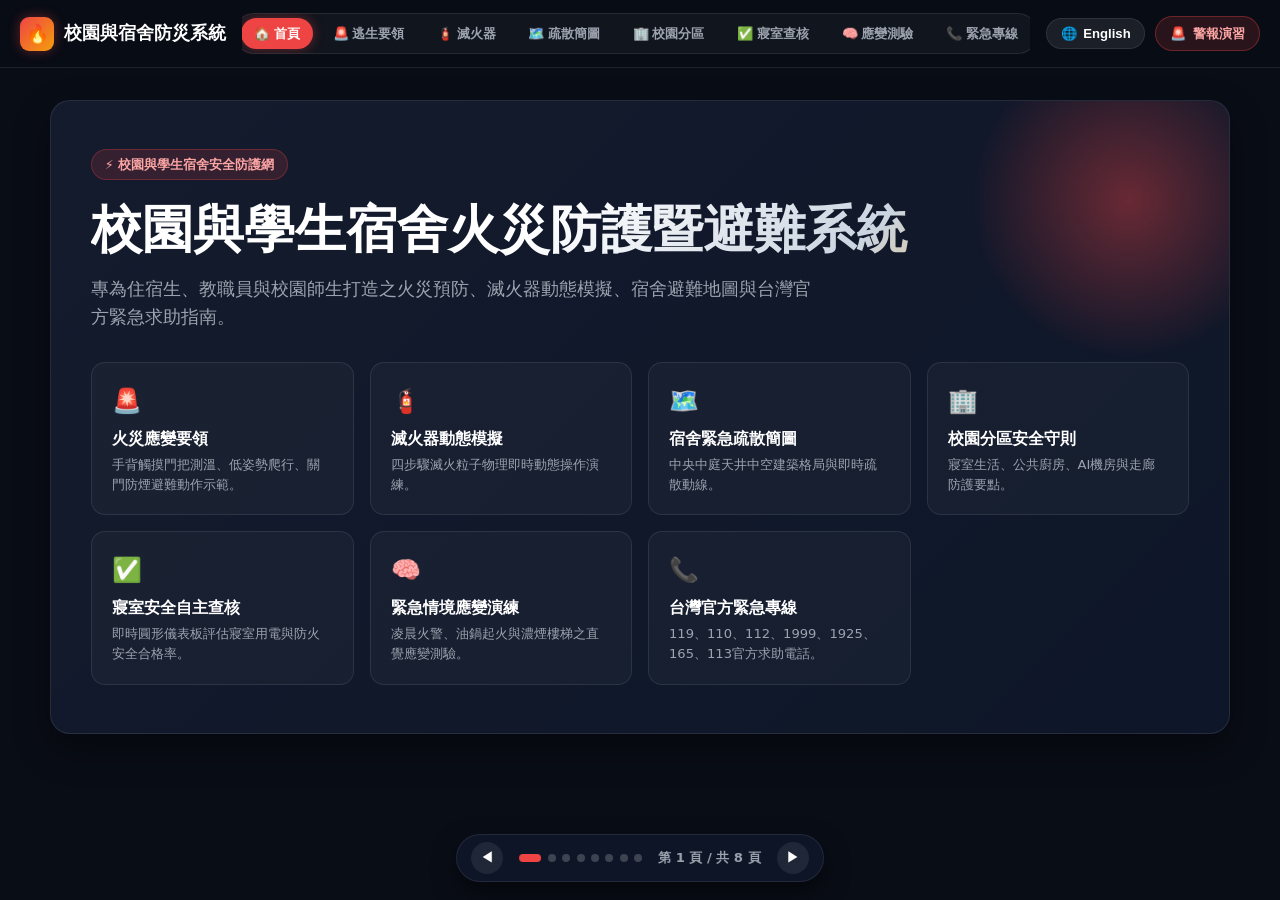
==== src/fire_safety/index.html @ 96874734 "Initial commit: Campus & Dormitory Fire Defense System and Interactive Presentation Deck" ====
<!DOCTYPE html>
<html lang="zh-TW">
<head>
  <meta charset="UTF-8">
  <meta name="viewport" content="width=device-width, initial-scale=1.0">
  <meta name="description" content="Campus & Residence Hall Fire Defense System - Interactive fire safety, survival protocols, P.A.S.S. simulator, dormitory evacuation map, and Taiwan emergency hotlines.">
  <title>🔥 Campus & Dormitory Fire Safety System</title>
  <link rel="stylesheet" href="styles.css">
</head>
<body>

  <!-- ==========================================================================
       AMBIENT DYNAMIC BACKGROUND & DIRECTIONAL SWEEP SYSTEM
       ========================================================================== -->
  <canvas id="ambientBgCanvas"></canvas>
  <div class="blueprint-grid-overlay"></div>
  <div class="aurora-orb orb-1"></div>
  <div class="aurora-orb orb-2"></div>
  <div class="aurora-orb orb-3"></div>
  <div class="page-wipe-sweep" id="pageWipeSweep"></div>

  <!-- ==========================================================================
       TOP NAVIGATION BAR (Clean, single-line, no awkward text wrapping)
       ========================================================================== -->
  <header>
    <div class="nav-container">
      <a href="#" class="brand" role="button" aria-label="Reload Home Page" onclick="location.reload();">
        <div class="brand-icon">🔥</div>
        <span>CAMPUS FIRE SAFE</span>
      </a>

      <!-- Compact 8-section single-line tabs -->
      <div class="nav-tabs-wrapper">
        <ul class="nav-tabs">
          <li><button class="nav-tab-btn active"><span>🏠</span> Home</button></li>
          <li><button class="nav-tab-btn"><span>🚨</span> Survival</button></li>
          <li><button class="nav-tab-btn"><span>🧯</span> P.A.S.S.</button></li>
          <li><button class="nav-tab-btn"><span>🗺️</span> Evacuation</button></li>
          <li><button class="nav-tab-btn"><span>🏢</span> Campus</button></li>
          <li><button class="nav-tab-btn"><span>✅</span> Audit</button></li>
          <li><button class="nav-tab-btn"><span>🧠</span> Drills</button></li>
          <li><button class="nav-tab-btn"><span>📞</span> Hotlines</button></li>
        </ul>
      </div>

      <div class="nav-actions">
        <button class="lang-toggle-btn" id="langToggleBtn" title="Switch Language / 切換語言">
          <span>🌐</span> <span id="langBtnLabel">繁體中文</span>
        </button>
        <button class="alarm-toggle-btn">
          <span>🚨</span> <span id="alarmBtnLabel">警報演習 (Alarm)</span>
        </button>
      </div>
    </div>
  </header>

  <!-- ==========================================================================
       8-SECTION SLIDER VIEWPORT & SLIDES (Block-by-Block Transition Animation)
       ========================================================================== -->
  <main class="slider-wrapper">
    <div class="slider-track" id="sliderTrack">

      <!-- --------------------------------------------------------------------
           SECTION 1: FRONTPAGE / WELCOME
           -------------------------------------------------------------------- -->
      <section class="slide-section active" id="slide-1">
        <div class="slide-content">
          <div class="hero-card anim-block anim-d1">
            <span class="hero-badge anim-block anim-d1">⚡ University Life-Safety Network</span>
            <h1 class="hero-heading anim-block anim-d2">Campus & Residence Hall Fire Defense System</h1>
            <p class="hero-subtitle anim-block anim-d3">
              Interactive fire prevention, evacuation simulation, extinguisher training, and Taiwan emergency protocols designed for dorm residents, students, and faculty.
            </p>

            <!-- Quick Jump Grid -->
            <div class="hero-quick-grid anim-block anim-d4">
              <div class="quick-feature-box" data-slide="1">
                <span style="font-size:1.5rem;">🚨</span>
                <h4>Survival Actions</h4>
                <p>Door heat tests, low smoke crawl posture, and escape priorities.</p>
              </div>
              <div class="quick-feature-box" data-slide="2">
                <span style="font-size:1.5rem;">🧯</span>
                <h4>P.A.S.S. Simulator</h4>
                <p>Interactive 4-step extinguisher motion training with particle physics.</p>
              </div>
              <div class="quick-feature-box" data-slide="3">
                <span style="font-size:1.5rem;">🗺️</span>
                <h4>Dorm Evacuation Map</h4>
                <p>Architectural hollow-courtyard floorplan with live evacuation flow.</p>
              </div>
              <div class="quick-feature-box" data-slide="4">
                <span style="font-size:1.5rem;">🏢</span>
                <h4>Campus Zones</h4>
                <p>Specific fire rules for dorm rooms, kitchens, labs, and stairwells.</p>
              </div>
              <div class="quick-feature-box" data-slide="5">
                <span style="font-size:1.5rem;">✅</span>
                <h4>Dorm Room Audit</h4>
                <p>Interactive compliance checklist with real-time risk gauge.</p>
              </div>
              <div class="quick-feature-box" data-slide="6">
                <span style="font-size:1.5rem;">🧠</span>
                <h4>Decision Drills</h4>
                <p>Scenario simulations for 3 AM alarms and kitchen grease fires.</p>
              </div>
              <div class="quick-feature-box" data-slide="7">
                <span style="font-size:1.5rem;">📞</span>
                <h4>Taiwan Hotlines</h4>
                <p>119, 110, 112, 1999, 1925, 165, 113 official emergency contacts.</p>
              </div>
            </div>
          </div>
        </div>
      </section>

      <!-- --------------------------------------------------------------------
           SECTION 2: FIRE SURVIVAL PROTOCOLS (ANIMATED DEMONSTRATION) - NEW!
           -------------------------------------------------------------------- -->
      <section class="slide-section" id="slide-2">
        <div class="slide-content">
          <div class="section-header anim-block anim-d1">
            <div>
              <h2 class="section-title">🚨 Fire Survival Actions: What To Do In Case of Fire</h2>
              <p class="section-desc">Interactive animated demonstration of life-critical reactions: door heat checks, low smoke crawling, and emergency survival.</p>
            </div>
            <span class="page-indicator-pill">SECTION 02 / 08</span>
          </div>

          <div class="survival-panel">
            <!-- Dedicated Instruction Card with Pacing Controls -->
            <div class="survival-info-card anim-block anim-d2">
              <div class="step-indicator-title">
                <span class="step-badge" id="survivalStepBadge" style="background:var(--accent-warn); color:#000;">ACTION 1: CHECK DOOR HANDLE HEAT</span>
                <span class="step-instruction-text" id="survivalStepText">Use the back of your hand to feel the metal door handle and door surface before opening. If hot, DO NOT open!</span>
              </div>
              <div class="survival-header-controls">
                <div class="survival-progress-container" title="Auto-advance timer / 自動輪播進度">
                  <div class="survival-progress-bar" id="survivalProgressBar"></div>
                </div>
                <div class="survival-ctrl-btns">
                  <button class="survival-ctrl-btn" id="survivalPrevBtn" title="Previous Action / 上一個動作">⏮</button>
                  <button class="survival-ctrl-btn" id="survivalPlayPauseBtn" title="Play or Pause / 播放或暫停">⏸</button>
                  <button class="survival-ctrl-btn" id="survivalNextBtn" title="Next Action / 下一個動作">⏭</button>
                  <button class="survival-speed-btn" id="survivalSpeedBtn" title="Playback Speed / 示範速度">⚡ 1x</button>
                </div>
              </div>
            </div>

            <!-- Canvas Stage -->
            <div class="survival-canvas-stage anim-block anim-d3">
              <canvas id="survivalCanvas"></canvas>
            </div>

            <!-- Toolbar Controls -->
            <div class="survival-toolbar anim-block anim-d4">
              <div class="survival-steps-nav">
                <button class="survival-step-btn active" data-action="1">1. 🚪 觸摸門把門板 (Door Heat)</button>
                <button class="survival-step-btn" data-action="2">2. 💨 濃煙低姿爬行 (Crawl Low)</button>
                <button class="survival-step-btn" data-action="3">3. 🔥 著火停躺滾 (Stop-Drop-Roll)</button>
                <button class="survival-step-btn" data-action="4">4. 🪟 就地阻煙待救 (Shelter & Signal)</button>
              </div>
              <div class="survival-status-hint" id="survivalStatusHint" style="font-size:0.84rem; color:var(--text-secondary);">
                💡 緩速示範循環中（每動態停留 16 秒）。點擊任一動作可停駐觀看細節。
              </div>
            </div>

            <!-- 4 Visual Rule Mini Cards -->
            <div class="survival-grid-cards anim-block anim-d5">
              <div class="survival-rule-item">
                <h4>🚪 手背觸摸門把門板</h4>
                <p>以手背感受金屬把手與門板上方溫度。若發燙表示門外已是火海，萬不可開門！若門涼，先開一條門縫確認無煙再逃生。</p>
              </div>
              <div class="survival-rule-item">
                <h4>💨 壓低身軀沿牆爬行</h4>
                <p>高溫有毒濃煙（一氧化碳）向上浮升至天花板。離地面30至60公分處溫度較低且濃煙最稀薄，雙膝跪地低頭爬行。</p>
              </div>
              <div class="survival-rule-item">
                <h4>🚪 隨手關門阻隔火勢</h4>
                <p>逃出寢室或通過常閉式防火門時，隨手將門關上！此舉能切斷氧氣供應，若為防火門更能爭取30分鐘至1小時的寶貴逃生時間。</p>
              </div>
              <div class="survival-rule-item">
                <h4>🪟 門縫塞毛巾於窗邊呼救</h4>
                <p>若逃生通道受阻，立刻退回房內關門，用濕毛巾或衣物塞緊門縫阻止濃煙滲入，打開窗戶並揮動鮮豔衣物或手電筒求救。</p>
              </div>
            </div>
          </div>
        </div>
      </section>

      <!-- --------------------------------------------------------------------
           SECTION 3: FIRE EXTINGUISHER SIM (UNBLOCKED STAGE)
           -------------------------------------------------------------------- -->
      <section class="slide-section" id="slide-3">
        <div class="slide-content">
          <div class="section-header anim-block anim-d1">
            <div>
              <h2 class="section-title">🧯 Interactive P.A.S.S. Extinguisher Simulator</h2>
              <p class="section-desc">Interactive motion demonstration of the 4-step extinguisher technique against burning fuel.</p>
            </div>
            <span class="page-indicator-pill">SECTION 03 / 08</span>
          </div>

          <div class="extinguisher-panel">
            <div class="extinguisher-info-card anim-block anim-d2">
              <div class="step-indicator-title">
                <span class="step-badge" id="passStepBadge">STEP 1: PULL THE PIN</span>
                <span class="step-instruction-text" id="passStepText">Pull the metal safety ring pin to break the plastic tamper seal and unlock the handle.</span>
              </div>
              <button class="pass-step-btn" id="passPlayPauseBtn" style="background:rgba(255,255,255,0.1); color:#fff;">
                ⏸ Pause Demo
              </button>
            </div>

            <div class="extinguisher-canvas-stage anim-block anim-d3">
              <canvas id="passCanvas"></canvas>
            </div>

            <div class="extinguisher-toolbar anim-block anim-d4">
              <div class="extinguisher-steps-nav">
                <button class="pass-step-btn active" data-step="1">1. 🧷 Pull Pin</button>
                <button class="pass-step-btn" data-step="2">2. 🎯 Aim Low</button>
                <button class="pass-step-btn" data-step="3">3. ✊ Squeeze Lever</button>
                <button class="pass-step-btn" data-step="4">4. ↔️ Sweep Across</button>
              </div>
              <div style="font-size:0.84rem; color:var(--text-secondary);">
                ⚠️ Rule of Thumb: Only fight fires smaller than a wastebasket. Always keep an unobstructed exit behind you!
              </div>
            </div>
          </div>
        </div>
      </section>

      <!-- --------------------------------------------------------------------
           SECTION 4: DORMITORY EMERGENCY EVACUATION MAP
           -------------------------------------------------------------------- -->
      <section class="slide-section" id="slide-4">
        <div class="slide-content">
          <div class="section-header anim-block anim-d1">
            <div>
              <h2 class="section-title">🗺️ Dormitory Emergency Evacuation Map</h2>
              <p class="section-desc">Hollow-square perimeter layout with room naming (X01-X44) and closest stairwell exits.</p>
            </div>
            <span class="page-indicator-pill">SECTION 04 / 08</span>
          </div>

          <div class="floorplan-wrapper">
            <div class="floorplan-display anim-block anim-d2">
              <canvas id="dormPlanCanvas"></canvas>
              <div class="floorplan-legend-bar">
                <div class="legend-chip"><span class="chip-color" style="background:#10b981;"></span> 安全樓梯 (Exit Stairs)</div>
                <div class="legend-chip"><span class="chip-color" style="background:#ef4444;"></span> 1F 門口指引 (1F Exits via Stairs)</div>
                <div class="legend-chip"><span class="chip-color" style="background:#38bdf8;"></span> 疏散學生 (Evacuating Students)</div>
                <div class="legend-chip"><span class="chip-color" style="background:#060913; border:1px solid rgba(255,255,255,0.2);"></span> 中庭天井 (Void Courtyard)</div>
              </div>
            </div>

            <div class="sidebar-notes anim-block anim-d3">
              <div class="dorm-info-card" style="border-left: 4px solid var(--accent-safe);">
                <h4>🚪 核心疏散出口配置 (Key Exits)</h4>
                <ul>
                  <li><strong>北側樓梯 (North Stairs):</strong> 緊鄰 X04 寢室右側，通往 1F 車棚門出口。</li>
                  <li><strong>南側樓梯 (South Stairs):</strong> 緊鄰 X22 寢室右側，通往 1F 前門大門與草坪。</li>
                  <li><strong>電梯配置 (Lift):</strong> 位於 X04 右側樓梯正下方，火警時嚴禁搭乘。</li>
                  <li><strong>高樓層連續配置:</strong> 本樓層右側各寢室（X08-X18）無間斷，出口位於一樓。</li>
                </ul>
              </div>

              <div class="dorm-info-card" style="border-left: 4px solid var(--accent-fire);">
                <h4>🚫 絕對禁止使用電梯 (No Elevators)</h4>
                <p>電梯井在火災時會產生煙囪效應抽吸濃煙與毒氣，切勿搭乘電梯，一律步行由兩側安全梯疏散！</p>
              </div>

              <div class="dorm-info-card" style="border-left: 4px solid var(--accent-warn);">
                <h4>🔑 隨身攜帶寢室鑰匙 (Take Room Key)</h4>
                <p>若走廊已被濃煙吞沒無法通行，立刻退回寢室內關門防煙，並於窗邊揮動衣物呼救等待救援。</p>
              </div>
            </div>
          </div>
        </div>
      </section>

      <!-- --------------------------------------------------------------------
           SECTION 5: CAMPUS & DORM HAZARD ZONES
           -------------------------------------------------------------------- -->
      <section class="slide-section" id="slide-5">
        <div class="slide-content">
          <div class="section-header anim-block anim-d1">
            <div>
              <h2 class="section-title">🏢 Campus & Residence Hall Safety Protocols</h2>
              <p class="section-desc">Hazard prevention and electrical codes tailored for each specific zone on campus.</p>
            </div>
            <span class="page-indicator-pill">SECTION 05 / 08</span>
          </div>

          <div class="zone-filter-pills anim-block anim-d2">
            <button class="filter-btn active" data-filter="all">All Campus Zones</button>
            <button class="filter-btn" data-filter="dorm">🛌 Dorm Rooms</button>
            <button class="filter-btn" data-filter="kitchen">🍳 Communal Kitchens</button>
            <button class="filter-btn" data-filter="lab">🔬 AI & Science Labs</button>
            <button class="filter-btn" data-filter="hallway">🚪 Corridors & Fire Doors</button>
          </div>

          <div class="zones-grid anim-block anim-d3">
            <div class="zone-tile" data-category="dorm">
              <span class="zone-tag" style="background:rgba(239,68,68,0.2); color:#fca5a5;">Dormitory Rooms</span>
              <h3>🛌 寢室生活用電與明火管制</h3>
              <ul>
                <li>嚴禁於寢室內點燃蠟燭、薰香、精油燈或瓦斯爐。</li>
                <li>高耗電加熱電器（電磁爐、熱水壺、電暖器）禁止於寢室插座使用。</li>
                <li>吹風機、離子夾等美髮器具使用完畢後務必立即拔除插頭。</li>
                <li>嚴禁將行動電源、電動滑板車鋰電池置於床鋪上徹夜充電。</li>
              </ul>
            </div>

            <div class="zone-tile" data-category="kitchen">
              <span class="zone-tag" style="background:rgba(245,158,11,0.2); color:#fde68a;">Kitchen & Lounges</span>
              <h3>🍳 公共廚房與烹飪安全</h3>
              <ul>
                <li>人離火熄：烹煮食材、熱湯或微波食物時，切勿擅自離開現場。</li>
                <li>油鍋起火切勿澆水：迅速蓋上鍋蓋切斷空氣，並關閉瓦斯/爐具開關。</li>
                <li>定期清理微波爐內部油漬與烤麵包機底盤麵包屑，避免積熱自燃。</li>
                <li>洗衣間烘衣機每次使用前後，務必清除棉絮濾網上的易燃棉屑。</li>
              </ul>
            </div>

            <div class="zone-tile" data-category="lab">
              <span class="zone-tag" style="background:rgba(6,182,212,0.2); color:#a5f3fc;">Tech & Science Labs</span>
              <h3>🔬 AI電腦機房與實驗室規範</h3>
              <ul>
                <li>伺服器機櫃與高瓦數GPU工作站周圍保持通風良好，嚴禁堆置紙箱。</li>
                <li>嚴禁延長線「章魚腳」串接（延長線接延長線）導致電線走火。</li>
                <li>化學溶劑（異丙醇、去漬油）應存放於專用黃色防爆櫃內。</li>
                <li>精密電子設備區域應配置二氧化碳 (CO2) 或潔淨氣體滅火器。</li>
              </ul>
            </div>

            <div class="zone-tile" data-category="hallway">
              <span class="zone-tag" style="background:rgba(16,185,129,0.2); color:#a7f3d0;">Egress & Corridors</span>
              <h3>🚪 走廊通道與常閉式防火門</h3>
              <ul>
                <li>走廊及避難逃生樓梯間嚴禁堆放鞋架、行李箱、垃圾桶或腳踏車。</li>
                <li>常閉式防火門嚴禁以木塞、滅火器蓄意卡門敞開，以免火勢濃煙竄升。</li>
                <li>走廊上方緊急出口指示燈與緊急照明燈應隨時保持通電待命狀態。</li>
                <li>熟悉主要逃生梯與次要備用逃生梯的精確步行路線。</li>
              </ul>
            </div>
          </div>
        </div>
      </section>

      <!-- --------------------------------------------------------------------
           SECTION 6: DORM ROOM SAFETY AUDIT
           -------------------------------------------------------------------- -->
      <section class="slide-section" id="slide-6">
        <div class="slide-content">
          <div class="section-header anim-block anim-d1">
            <div>
              <h2 class="section-title">✅ Interactive Dorm Room Safety Audit</h2>
              <p class="section-desc">Evaluate your dormitory room compliance against campus fire safety regulations.</p>
            </div>
            <span class="page-indicator-pill">SECTION 06 / 08</span>
          </div>

          <div class="audit-layout">
            <div class="gauge-box anim-block anim-d2">
              <div class="circular-gauge" id="auditCircularGauge">
                <div class="circular-gauge-inner">
                  <span id="auditGaugePct" style="font-size:1.8rem; font-weight:800; color:#fff;">0%</span>
                  <span style="font-size:0.7rem; color:var(--text-muted); text-transform:uppercase;">Compliance</span>
                </div>
              </div>
              <div>
                <h4 style="font-size:1rem; margin-bottom:0.25rem;">評估狀態 (Status)</h4>
                <span id="auditStatusBadge" style="font-weight:800; font-size:0.88rem; color:#ef4444;">HIGH RISK (高風險)</span>
              </div>
            </div>

            <div class="audit-checklist-group anim-block anim-d3">
              <label class="audit-check-label">
                <input type="checkbox">
                <div class="audit-check-text">
                  <strong>偵煙器與自動灑水頭周圍保持淨空</strong>
                  <span>天花板灑水頭周圍約45公分（18英吋）內無任何懸掛衣物、布簾或障礙物遮蔽。</span>
                </div>
              </label>

              <label class="audit-check-label">
                <input type="checkbox">
                <div class="audit-check-text">
                  <strong>無違規使用高功率家電或串接延長線</strong>
                  <span>使用具備過載自動斷電保護之安規延長線，且直接插於牆面插座，無串接情形。</span>
                </div>
              </label>

              <label class="audit-check-label">
                <input type="checkbox">
                <div class="audit-check-text">
                  <strong>寢室內零違禁明火與香氛物品</strong>
                  <span>房內絕無蠟燭、線香、打火機充氣瓶、高熱鹵素燈或卡式爐。</span>
                </div>
              </label>

              <label class="audit-check-label">
                <input type="checkbox">
                <div class="audit-check-text">
                  <strong>通往寢室大門之走道通暢無阻</strong>
                  <span>房門能完全敞開90度以上，門後無堆放髒衣籃、鞋盒或阻礙逃生之雜物。</span>
                </div>
              </label>

              <label class="audit-check-label">
                <input type="checkbox">
                <div class="audit-check-text">
                  <strong>室友均清楚北側/南側安全梯走向</strong>
                  <span>全體室友均親自走過最近的安全梯（X04旁北梯、X22旁南梯）。</span>
                </div>
              </label>

              <label class="audit-check-label">
                <input type="checkbox">
                <div class="audit-check-text">
                  <strong>牢記戶外指定集結避難場所</strong>
                  <span>火警警報響起時，全員知曉應前往戶外指定草坪集結點進行點名。</span>
                </div>
              </label>
            </div>
          </div>
        </div>
      </section>

      <!-- --------------------------------------------------------------------
           SECTION 7: DECISION DRILLS (SCENARIOS)
           -------------------------------------------------------------------- -->
      <section class="slide-section" id="slide-7">
        <div class="slide-content">
          <div class="section-header anim-block anim-d1">
            <div>
              <h2 class="section-title">🧠 Emergency Decision Drills</h2>
              <p class="section-desc">Sharpen your crisis reaction instinct under simulated university dormitory emergencies.</p>
            </div>
            <span class="page-indicator-pill">SECTION 07 / 08</span>
          </div>

          <div class="drills-grid anim-block anim-d2" id="drillsContainer"></div>
        </div>
      </section>

      <!-- --------------------------------------------------------------------
           SECTION 8: TAIWAN EMERGENCY HOTLINES ONLY
           -------------------------------------------------------------------- -->
      <section class="slide-section" id="slide-8">
        <div class="slide-content">
          <div class="section-header anim-block anim-d1">
            <div>
              <h2 class="section-title">📞 台灣緊急與服務專線 (Taiwan Emergency & Public Service Hotlines)</h2>
              <p class="section-desc">Official emergency and public service hotlines in Taiwan. Click any card to dial immediately.</p>
            </div>
            <span class="page-indicator-pill">SECTION 08 / 08</span>
          </div>

          <div class="hotlines-grid anim-block anim-d2">
            <!-- 119 -->
            <a href="tel:119" class="hotline-card">
              <div class="hotline-num-badge">119</div>
              <div class="hotline-info">
                <h3>Fire & Ambulance</h3>
                <div class="zh-title">消防報案、火災搶救、緊急救護車</div>
                <p>24小時全年無休，發生火災、人員受傷或化學災害時第一時間直撥。</p>
              </div>
            </a>

            <!-- 110 -->
            <a href="tel:110" class="hotline-card">
              <div class="hotline-num-badge blue">110</div>
              <div class="hotline-info">
                <h3>Police Emergency</h3>
                <div class="zh-title">警察局報案專線 (犯罪、危急治安)</div>
                <p>校園暴力、可疑人員入侵、縱火事件或重大治安威脅緊急求助直撥。</p>
              </div>
            </a>

            <!-- 112 -->
            <a href="tel:112" class="hotline-card">
              <div class="hotline-num-badge green">112</div>
              <div class="hotline-info">
                <h3>Global Mobile Emergency</h3>
                <div class="zh-title">行動電話全球緊急救助專線</div>
                <p>手機無SIM卡、或使用其他電信業者基地台時仍可撥通（須有行動基地台訊號涵蓋），由語音導引轉接119或110。</p>
              </div>
            </a>

            <!-- 1999 -->
            <a href="tel:1999" class="hotline-card">
              <div class="hotline-num-badge amber">1999</div>
              <div class="hotline-info">
                <h3>Citizen Hotline</h3>
                <div class="zh-title">各縣市政府便民服務與重大災情通報 (非24小時全國緊急專線)</div>
                <p>各直轄市與縣市政府通話專線，提供市政諮詢、公用設施損壞通報。</p>
              </div>
            </a>

            <!-- 1925 -->
            <a href="tel:1925" class="hotline-card">
              <div class="hotline-num-badge green">1925</div>
              <div class="hotline-info">
                <h3>Mental Health Hotline</h3>
                <div class="zh-title">衛福部安心專線 (依舊愛我)</div>
                <p>24小時免付費心理諮詢與自傷危機干預輔導，給予即時心理支持。</p>
              </div>
            </a>

            <!-- 165 -->
            <a href="tel:165" class="hotline-card">
              <div class="hotline-num-badge blue">165</div>
              <div class="hotline-info">
                <h3>Anti-Fraud Hotline</h3>
                <div class="zh-title">內政部警政署反詐騙諮詢專線</div>
                <p>遇疑似詐騙電話、假冒檢警、交友匯款或網購詐欺查證與通報。</p>
              </div>
            </a>

            <!-- 113 -->
            <a href="tel:113" class="hotline-card">
              <div class="hotline-num-badge amber">113</div>
              <div class="hotline-info">
                <h3>Protection Hotline</h3>
                <div class="zh-title">婦幼保護與家庭暴力防治專線</div>
                <p>遭遇家庭暴力、性騷擾、性侵害、兒少保護等緊急求助與諮詢。</p>
              </div>
            </a>
          </div>

          <div class="taiwan-flag-note anim-block anim-d3">
            <span style="font-size:1.8rem;">🇹🇼</span>
            <div>
              <strong style="color:#fff;">在台灣遭遇緊急狀況之通報原則：</strong>
              <p style="font-size:0.85rem; color:var(--text-secondary); margin-top:0.2rem;">
                火警直撥 <strong>119</strong>，若遇手機收訊不良請改撥 <strong>112</strong>。通話時請冷靜清楚說明：(1) 所在學校校名 (2) 宿舍樓棟名稱 (3) 樓層與寢室房號 (4) 現場所見火勢與煙霧狀況。
              </p>
            </div>
          </div>
        </div>
      </section>

    </div>
  </main>

  <!-- ==========================================================================
       FLOATING BOTTOM SLIDE CONTROLS (Next, Prev, Dots, Page Count)
       ========================================================================== -->
  <div class="slide-bottom-bar">
    <button class="slide-nav-arrow" id="slidePrevBtn" aria-label="Previous Slide (Left Arrow)" title="Previous Section (Left Arrow)">◀</button>
    <div class="slide-dots">
      <button class="slide-dot active" aria-label="Slide 1: Home" title="01. Home"></button>
      <button class="slide-dot" aria-label="Slide 2: Survival Protocols" title="02. Fire Survival Protocols"></button>
      <button class="slide-dot" aria-label="Slide 3: P.A.S.S. Simulator" title="03. P.A.S.S. Simulator"></button>
      <button class="slide-dot" aria-label="Slide 4: Dorm Evacuation Map" title="04. Dorm Evacuation Map"></button>
      <button class="slide-dot" aria-label="Slide 5: Campus Zones" title="05. Campus Zones"></button>
      <button class="slide-dot" aria-label="Slide 6: Dorm Audit" title="06. Dorm Audit"></button>
      <button class="slide-dot" aria-label="Slide 7: Decision Drills" title="07. Decision Drills"></button>
      <button class="slide-dot" aria-label="Slide 8: Taiwan Hotlines" title="08. Taiwan Hotlines"></button>
    </div>
    <span id="currentSlideIndicator" style="font-size:0.82rem; font-weight:700; color:var(--text-secondary);">Page 1 / 8</span>
    <button class="slide-nav-arrow" id="slideNextBtn" aria-label="Next Slide (Right Arrow)" title="Next Section (Right Arrow)">▶</button>
  </div>

  <script src="app.js"></script>
</body>
</html>
---- src/fire_safety/styles.css ----
/* ==========================================================================
   Campus & Dorm Fire Safety System - Multi-Page Slide Presentation Edition
   ========================================================================== */

:root {
  --bg-core: #090d16;
  --bg-surface: #111827;
  --bg-card: rgba(17, 24, 39, 0.85);
  --bg-glass: rgba(255, 255, 255, 0.04);

  --border-subtle: rgba(255, 255, 255, 0.09);
  --border-active: rgba(239, 68, 68, 0.5);

  --accent-fire: #ef4444;
  --accent-fire-glow: rgba(239, 68, 68, 0.4);
  --accent-warn: #f59e0b;
  --accent-safe: #10b981;
  --accent-cyan: #06b6d4;

  --text-main: #f9fafb;
  --text-secondary: #9ca3af;
  --text-muted: #6b7280;

  --radius-sm: 8px;
  --radius-md: 14px;
  --radius-lg: 20px;
  --radius-pill: 9999px;

  --transition-slide: 0.85s cubic-bezier(0.16, 1, 0.3, 1);
  --transition-fast: 0.2s ease;
}

*, *::before, *::after {
  box-sizing: border-box;
  margin: 0;
  padding: 0;
}

html, body {
  width: 100%;
  height: 100%;
  overflow-x: hidden;
  background-color: var(--bg-core);
  color: var(--text-main);
  font-family: system-ui, -apple-system, BlinkMacSystemFont, 'Segoe UI', Roboto, Helvetica, Arial, sans-serif;
  line-height: 1.5;
  background-attachment: fixed;
  position: relative;
}

/* ==========================================================================
   AMBIENT INTERACTIVE BACKGROUND & BLUEPRINT MESH
   ========================================================================== */
#ambientBgCanvas {
  position: fixed;
  top: 0;
  left: 0;
  width: 100vw;
  height: 100vh;
  z-index: -3;
  pointer-events: none;
}

.blueprint-grid-overlay {
  position: fixed;
  top: 0;
  left: 0;
  width: 100vw;
  height: 100vh;
  z-index: -2;
  pointer-events: none;
  background-image: 
    linear-gradient(to right, rgba(255, 255, 255, 0.02) 1px, transparent 1px),
    linear-gradient(to bottom, rgba(255, 255, 255, 0.02) 1px, transparent 1px);
  background-size: 48px 48px;
}

/* Floating Ambient Aurora Glow Orbs */
.aurora-orb {
  position: fixed;
  border-radius: 50%;
  filter: blur(100px);
  z-index: -2;
  pointer-events: none;
  opacity: 0.32;
  will-change: transform;
}

.orb-1 {
  top: 5%;
  left: 10%;
  width: 500px;
  height: 500px;
  background: radial-gradient(circle, rgba(239, 68, 68, 0.4) 0%, transparent 70%);
  animation: orbFloat1 18s ease-in-out infinite alternate;
}

.orb-2 {
  bottom: 8%;
  right: 12%;
  width: 540px;
  height: 540px;
  background: radial-gradient(circle, rgba(245, 158, 11, 0.3) 0%, transparent 70%);
  animation: orbFloat2 24s ease-in-out infinite alternate;
}

.orb-3 {
  top: 40%;
  right: 30%;
  width: 420px;
  height: 420px;
  background: radial-gradient(circle, rgba(6, 182, 212, 0.22) 0%, transparent 70%);
  animation: orbFloat3 22s ease-in-out infinite alternate;
}

@keyframes orbFloat1 {
  0% { transform: translate(0, 0) scale(1); }
  50% { transform: translate(70px, 50px) scale(1.15); }
  100% { transform: translate(-30px, 80px) scale(0.92); }
}

@keyframes orbFloat2 {
  0% { transform: translate(0, 0) scale(1); }
  50% { transform: translate(-60px, -50px) scale(1.18); }
  100% { transform: translate(40px, -30px) scale(0.88); }
}

@keyframes orbFloat3 {
  0% { transform: translate(0, 0) scale(0.9); }
  50% { transform: translate(-45px, 45px) scale(1.12); }
  100% { transform: translate(50px, -25px) scale(1.0); }
}

/* ==========================================================================
   DIRECTIONAL PAGE-WIPE ENERGY SWEEP TRANSITION
   ========================================================================== */
.page-wipe-sweep {
  position: fixed;
  top: 0;
  left: 0;
  width: 100vw;
  height: 100vh;
  z-index: 9999;
  pointer-events: none;
  opacity: 0;
}

.page-wipe-sweep.sweep-forward {
  animation: wipeForward 0.75s cubic-bezier(0.16, 1, 0.3, 1) forwards;
}

.page-wipe-sweep.sweep-backward {
  animation: wipeBackward 0.75s cubic-bezier(0.16, 1, 0.3, 1) forwards;
}

@keyframes wipeForward {
  0% {
    opacity: 0.75;
    background: linear-gradient(90deg, transparent 0%, rgba(239, 68, 68, 0.2) 60%, rgba(245, 158, 11, 0.35) 100%);
    transform: translateX(-100%);
  }
  45% {
    opacity: 0.85;
  }
  100% {
    opacity: 0;
    transform: translateX(100%);
  }
}

@keyframes wipeBackward {
  0% {
    opacity: 0.75;
    background: linear-gradient(270deg, transparent 0%, rgba(239, 68, 68, 0.2) 60%, rgba(245, 158, 11, 0.35) 100%);
    transform: translateX(100%);
  }
  45% {
    opacity: 0.85;
  }
  100% {
    opacity: 0;
    transform: translateX(-100%);
  }
}

/* ==========================================================================
   1. CLEAN TOP NAVIGATION BAR (Fixed text wrapping issue)
   ========================================================================== */
header {
  position: sticky;
  top: 0;
  z-index: 1000;
  height: 68px;
  background: rgba(9, 13, 22, 0.94);
  backdrop-filter: blur(16px);
  -webkit-backdrop-filter: blur(16px);
  border-bottom: 1px solid var(--border-subtle);
  display: flex;
  align-items: center;
}

.nav-container {
  width: 100%;
  max-width: 1400px;
  margin: 0 auto;
  padding: 0 1.25rem;
  display: flex;
  align-items: center;
  justify-content: space-between;
  gap: 1rem;
}

.brand {
  display: flex;
  align-items: center;
  gap: 0.6rem;
  font-weight: 800;
  font-size: 1.1rem;
  color: #fff;
  text-decoration: none;
  white-space: nowrap;
  flex-shrink: 0;
}

.brand-icon {
  width: 34px;
  height: 34px;
  background: linear-gradient(135deg, var(--accent-fire), var(--accent-warn));
  border-radius: 9px;
  display: flex;
  align-items: center;
  justify-content: center;
  font-size: 1.15rem;
  box-shadow: 0 0 12px var(--accent-fire-glow);
}

/* Concise, single-line tabs */
.nav-tabs-wrapper {
  overflow-x: auto;
  scrollbar-width: none;
  -ms-overflow-style: none;
  display: flex;
  justify-content: center;
  flex: 1;
}

.nav-tabs-wrapper::-webkit-scrollbar {
  display: none;
}

.nav-tabs {
  display: flex;
  align-items: center;
  gap: 0.35rem;
  background: rgba(255, 255, 255, 0.04);
  padding: 0.25rem 0.35rem;
  border-radius: var(--radius-pill);
  border: 1px solid var(--border-subtle);
  list-style: none;
  white-space: nowrap;
}

.nav-tab-btn {
  background: transparent;
  border: none;
  color: var(--text-secondary);
  font-size: 0.82rem;
  font-weight: 600;
  padding: 0.42rem 0.85rem;
  border-radius: var(--radius-pill);
  cursor: pointer;
  transition: all var(--transition-fast);
  display: flex;
  align-items: center;
  gap: 0.4rem;
  white-space: nowrap;
}

.nav-tab-btn:hover {
  color: #fff;
  background: rgba(255, 255, 255, 0.08);
}

.nav-tab-btn.active {
  background: var(--accent-fire);
  color: #fff;
  box-shadow: 0 0 12px var(--accent-fire-glow);
}

.nav-actions {
  display: flex;
  align-items: center;
  gap: 0.6rem;
  flex-shrink: 0;
}

.lang-toggle-btn {
  background: rgba(255, 255, 255, 0.08);
  color: #fff;
  border: 1px solid var(--border-subtle);
  font-weight: 700;
  font-size: 0.82rem;
  padding: 0.42rem 0.85rem;
  border-radius: var(--radius-pill);
  cursor: pointer;
  display: flex;
  align-items: center;
  gap: 0.4rem;
  transition: all var(--transition-fast);
  white-space: nowrap;
}

.lang-toggle-btn:hover {
  background: rgba(255, 255, 255, 0.16);
  border-color: rgba(255, 255, 255, 0.3);
  transform: translateY(-1px);
}

.alarm-toggle-btn {
  background: rgba(239, 68, 68, 0.15);
  color: #fca5a5;
  border: 1px solid rgba(239, 68, 68, 0.35);
  font-weight: 700;
  font-size: 0.82rem;
  padding: 0.45rem 0.9rem;
  border-radius: var(--radius-pill);
  cursor: pointer;
  display: flex;
  align-items: center;
  gap: 0.4rem;
  white-space: nowrap;
  transition: all var(--transition-fast);
}

.alarm-toggle-btn:hover {
  background: var(--accent-fire);
  color: white;
  box-shadow: 0 0 16px var(--accent-fire-glow);
}

/* ==========================================================================
   2. PRESENTATION SLIDER VIEWPORT & TRANSITIONS
   ========================================================================== */
.slider-wrapper {
  position: relative;
  width: 100%;
  height: calc(100vh - 68px);
  overflow: hidden;
}

.slider-track {
  display: flex;
  width: 800%; /* 8 sections */
  height: 100%;
  transition: transform var(--transition-slide);
  will-change: transform;
}

.slide-section {
  width: 12.5%; /* 100% / 8 */
  height: 100%;
  overflow-y: auto;
  padding: 2rem 1.5rem 6.5rem;
  display: flex;
  flex-direction: column;
  align-items: center;
  perspective: 1200px;
}

@media (max-height: 720px) {
  .slide-section {
    padding-bottom: 7.5rem;
  }
}

.slide-content {
  width: 100%;
  max-width: 1180px;
  margin: 0 auto;
}

/* ==========================================================================
   BLOCK-BY-BLOCK SMOOTH ENTRANCE ANIMATION (Page building transition)
   ========================================================================== */
@keyframes blockCascadeIn {
  0% {
    opacity: 0;
    transform: translateX(36px);
  }
  100% {
    opacity: 1;
    transform: translateX(0);
  }
}

.anim-block {
  opacity: 0;
  transform: translateX(36px);
  will-change: transform, opacity;
}

.slide-section.active .anim-block {
  animation: blockCascadeIn 0.62s cubic-bezier(0.16, 1, 0.3, 1) forwards;
}

.slide-section.active .anim-d1 { animation-delay: 0.06s; }
.slide-section.active .anim-d2 { animation-delay: 0.14s; }
.slide-section.active .anim-d3 { animation-delay: 0.22s; }
.slide-section.active .anim-d4 { animation-delay: 0.30s; }
.slide-section.active .anim-d5 { animation-delay: 0.38s; }
.slide-section.active .anim-d6 { animation-delay: 0.46s; }
.slide-section.active .anim-d7 { animation-delay: 0.54s; }

/* Section Header Bar */
.section-header {
  margin-bottom: 1.75rem;
  display: flex;
  justify-content: space-between;
  align-items: flex-end;
  border-bottom: 1px solid var(--border-subtle);
  padding-bottom: 1rem;
  flex-wrap: wrap;
  gap: 0.75rem;
}

.section-title {
  font-size: clamp(1.4rem, 2.5vw, 1.9rem);
  font-weight: 800;
  display: flex;
  align-items: center;
  gap: 0.6rem;
}

.section-desc {
  color: var(--text-secondary);
  font-size: 0.92rem;
  margin-top: 0.2rem;
}

.page-indicator-pill {
  background: rgba(255, 255, 255, 0.06);
  border: 1px solid var(--border-subtle);
  color: var(--text-muted);
  font-size: 0.78rem;
  font-weight: 700;
  padding: 0.25rem 0.65rem;
  border-radius: var(--radius-pill);
  letter-spacing: 0.05em;
}

/* Floating Bottom Slide Controls */
.slide-bottom-bar {
  position: fixed;
  bottom: 18px;
  left: 50%;
  transform: translateX(-50%);
  z-index: 900;
  background: rgba(15, 23, 42, 0.9);
  backdrop-filter: blur(14px);
  border: 1px solid var(--border-subtle);
  padding: 0.45rem 0.9rem;
  border-radius: var(--radius-pill);
  display: flex;
  align-items: center;
  gap: 1rem;
  box-shadow: 0 10px 25px rgba(0, 0, 0, 0.5);
}

.slide-nav-arrow {
  background: rgba(255, 255, 255, 0.08);
  border: none;
  color: white;
  width: 32px;
  height: 32px;
  border-radius: 50%;
  cursor: pointer;
  display: flex;
  align-items: center;
  justify-content: center;
  font-size: 0.9rem;
  transition: all var(--transition-fast);
}

.slide-nav-arrow:hover {
  background: var(--accent-fire);
}

.slide-dots {
  display: flex;
  gap: 0.4rem;
}

.slide-dot {
  width: 8px;
  height: 8px;
  border-radius: 50%;
  background: rgba(255, 255, 255, 0.2);
  border: none;
  padding: 0;
  cursor: pointer;
  transition: all var(--transition-fast);
}

.slide-dot.active {
  width: 22px;
  border-radius: 4px;
  background: var(--accent-fire);
}

/* ==========================================================================
   SECTION 1: FRONTPAGE / HERO
   ========================================================================== */
.hero-card {
  background: linear-gradient(135deg, rgba(23, 31, 51, 0.8), rgba(15, 23, 42, 0.95));
  border: 1px solid var(--border-subtle);
  border-radius: var(--radius-lg);
  padding: 3rem 2.5rem;
  position: relative;
  overflow: hidden;
  box-shadow: 0 15px 35px rgba(0,0,0,0.4);
}

.hero-card::after {
  content: "";
  position: absolute;
  top: -60px; right: -60px;
  width: 320px; height: 320px;
  background: radial-gradient(circle, var(--accent-fire-glow) 0%, transparent 70%);
  pointer-events: none;
}

.hero-badge {
  display: inline-flex;
  align-items: center;
  gap: 0.4rem;
  background: rgba(239, 68, 68, 0.15);
  color: #fca5a5;
  border: 1px solid rgba(239, 68, 68, 0.3);
  padding: 0.3rem 0.8rem;
  border-radius: var(--radius-pill);
  font-size: 0.8rem;
  font-weight: 700;
  text-transform: uppercase;
  margin-bottom: 1.25rem;
}

.hero-heading {
  font-size: clamp(2.2rem, 4vw, 3.2rem);
  font-weight: 800;
  line-height: 1.15;
  margin-bottom: 1rem;
  background: linear-gradient(135deg, #ffffff 40%, #cbd5e1 70%, var(--accent-warn) 100%);
  -webkit-background-clip: text;
  -webkit-text-fill-color: transparent;
}

.hero-subtitle {
  font-size: 1.15rem;
  color: var(--text-secondary);
  max-width: 720px;
  margin-bottom: 2rem;
}

.hero-quick-grid {
  display: grid;
  grid-template-columns: repeat(auto-fit, minmax(220px, 1fr));
  gap: 1rem;
  margin-top: 2rem;
}

.quick-feature-box {
  background: rgba(255, 255, 255, 0.03);
  border: 1px solid var(--border-subtle);
  border-radius: var(--radius-md);
  padding: 1.25rem;
  cursor: pointer;
  transition: all var(--transition-fast);
}

.quick-feature-box:hover {
  transform: translateY(-4px);
  background: rgba(255, 255, 255, 0.06);
  border-color: rgba(255, 255, 255, 0.2);
}

.quick-feature-box h4 {
  font-size: 1rem;
  margin: 0.5rem 0 0.25rem;
  color: #fff;
}

.quick-feature-box p {
  font-size: 0.82rem;
  color: var(--text-secondary);
}

/* ==========================================================================
   SECTION 2: FIRE SURVIVAL PROTOCOLS (ANIMATED DEMONSTRATION)
   ========================================================================== */
.survival-panel {
  display: flex;
  flex-direction: column;
  gap: 1.25rem;
}

.survival-info-card {
  background: #111827;
  border: 1px solid var(--border-subtle);
  border-left: 5px solid var(--accent-warn);
  border-radius: var(--radius-md);
  padding: 1.1rem 1.4rem;
  display: flex;
  justify-content: space-between;
  align-items: center;
  flex-wrap: wrap;
  gap: 1rem;
}

.survival-header-controls {
  display: flex;
  align-items: center;
  gap: 0.85rem;
}

.survival-progress-container {
  width: 90px;
  height: 6px;
  background: rgba(255, 255, 255, 0.1);
  border-radius: 999px;
  overflow: hidden;
  position: relative;
}

.survival-progress-bar {
  height: 100%;
  width: 0%;
  background: linear-gradient(90deg, var(--accent-warn), var(--accent-fire));
  border-radius: 999px;
  transition: width 0.1s linear;
}

.survival-ctrl-btns {
  display: flex;
  align-items: center;
  gap: 0.35rem;
}

.survival-ctrl-btn {
  background: rgba(255, 255, 255, 0.08);
  border: 1px solid var(--border-subtle);
  color: #fff;
  width: 34px;
  height: 34px;
  border-radius: var(--radius-sm);
  display: flex;
  align-items: center;
  justify-content: center;
  cursor: pointer;
  font-size: 0.95rem;
  transition: all var(--transition-fast);
}

.survival-ctrl-btn:hover {
  background: var(--accent-warn);
  border-color: var(--accent-warn);
  color: #000;
  transform: translateY(-1px);
}

.survival-speed-btn {
  background: rgba(255, 255, 255, 0.08);
  border: 1px solid var(--border-subtle);
  color: var(--text-main);
  padding: 0.38rem 0.75rem;
  border-radius: var(--radius-sm);
  cursor: pointer;
  font-size: 0.82rem;
  font-weight: 700;
  transition: all var(--transition-fast);
}

.survival-speed-btn:hover {
  background: rgba(255, 255, 255, 0.18);
  color: #fff;
}

.survival-canvas-stage {
  position: relative;
  width: 100%;
  height: 460px;
  background: radial-gradient(circle at 50% 50%, #151d2f 0%, #080d16 100%);
  border: 1px solid var(--border-subtle);
  border-radius: var(--radius-md);
  overflow: hidden;
  box-shadow: 0 10px 30px rgba(0,0,0,0.5);
}

#survivalCanvas {
  width: 100%;
  height: 100%;
  display: block;
}

.survival-toolbar {
  background: #111827;
  border: 1px solid var(--border-subtle);
  border-radius: var(--radius-md);
  padding: 1rem 1.25rem;
  display: flex;
  align-items: center;
  justify-content: space-between;
  flex-wrap: wrap;
  gap: 1rem;
}

.survival-steps-nav {
  display: flex;
  gap: 0.5rem;
  flex-wrap: wrap;
}

.survival-step-btn {
  background: rgba(255, 255, 255, 0.05);
  border: 1px solid var(--border-subtle);
  color: var(--text-secondary);
  padding: 0.5rem 1rem;
  border-radius: var(--radius-sm);
  cursor: pointer;
  font-weight: 600;
  font-size: 0.85rem;
  transition: all var(--transition-fast);
}

.survival-step-btn:hover, .survival-step-btn.active {
  background: var(--accent-warn);
  border-color: var(--accent-warn);
  color: #000;
  box-shadow: 0 0 12px var(--accent-warn-glow);
  font-weight: 700;
}

.survival-grid-cards {
  display: grid;
  grid-template-columns: repeat(auto-fit, minmax(260px, 1fr));
  gap: 1rem;
  margin-top: 1rem;
}

.survival-rule-item {
  background: rgba(255, 255, 255, 0.03);
  border: 1px solid var(--border-subtle);
  border-radius: var(--radius-md);
  padding: 1.2rem;
  display: flex;
  flex-direction: column;
  gap: 0.4rem;
  transition: all var(--transition-fast);
}

.survival-rule-item:hover {
  transform: translateY(-3px);
  background: rgba(255, 255, 255, 0.06);
  border-color: rgba(245, 158, 11, 0.3);
}

.survival-rule-item h4 {
  font-size: 0.98rem;
  color: #fff;
  display: flex;
  align-items: center;
  gap: 0.5rem;
}

.survival-rule-item p {
  font-size: 0.84rem;
  color: var(--text-secondary);
  line-height: 1.5;
}

/* ==========================================================================
   SECTION 3: FIRE EXTINGUISHER SIM (UNBLOCKED LAYOUT)
   ========================================================================== */
.extinguisher-panel {
  display: flex;
  flex-direction: column;
  gap: 1.25rem;
}

/* Information card is completely OUTSIDE the canvas stage */
.extinguisher-info-card {
  background: #111827;
  border: 1px solid var(--border-subtle);
  border-left: 5px solid var(--accent-fire);
  border-radius: var(--radius-md);
  padding: 1.1rem 1.4rem;
  display: flex;
  justify-content: space-between;
  align-items: center;
  flex-wrap: wrap;
  gap: 1rem;
}

.step-indicator-title {
  display: flex;
  align-items: center;
  gap: 0.85rem;
  flex: 1;
  min-width: 0;
  flex-wrap: wrap;
}

.step-badge {
  background: var(--accent-fire);
  color: white;
  font-size: 0.82rem;
  font-weight: 800;
  padding: 0.35rem 0.85rem;
  border-radius: 6px;
  text-transform: uppercase;
  white-space: nowrap;
  flex-shrink: 0;
  letter-spacing: 0.5px;
}

.step-instruction-text {
  font-size: 0.95rem;
  font-weight: 600;
  color: #fff;
  line-height: 1.4;
  flex: 1 1 240px;
  min-width: 0;
}

/* Fully visible 420px animation stage with zero blocking elements */
.extinguisher-canvas-stage {
  position: relative;
  width: 100%;
  height: 420px;
  background: radial-gradient(circle at 50% 50%, #172033 0%, #090e18 100%);
  border: 1px solid var(--border-subtle);
  border-radius: var(--radius-md);
  overflow: hidden;
  box-shadow: 0 10px 30px rgba(0,0,0,0.5);
}

#passCanvas {
  width: 100%;
  height: 100%;
  display: block;
}

.extinguisher-toolbar {
  background: #111827;
  border: 1px solid var(--border-subtle);
  border-radius: var(--radius-md);
  padding: 1rem 1.25rem;
  display: flex;
  align-items: center;
  justify-content: space-between;
  flex-wrap: wrap;
  gap: 1rem;
}

.extinguisher-steps-nav {
  display: flex;
  gap: 0.5rem;
  flex-wrap: wrap;
}

.pass-step-btn {
  background: rgba(255, 255, 255, 0.05);
  border: 1px solid var(--border-subtle);
  color: var(--text-secondary);
  padding: 0.5rem 1rem;
  border-radius: var(--radius-sm);
  cursor: pointer;
  font-weight: 600;
  font-size: 0.85rem;
  transition: all var(--transition-fast);
}

.pass-step-btn:hover, .pass-step-btn.active {
  background: var(--accent-fire);
  border-color: var(--accent-fire);
  color: #fff;
  box-shadow: 0 0 10px var(--accent-fire-glow);
}

/* ==========================================================================
   SECTION 3: ACCURATE DORM FLOORPLAN (Picture 2: Ying-Xi Dorm 4F)
   ========================================================================== */
.floorplan-wrapper {
  display: grid;
  grid-template-columns: 1fr 320px;
  gap: 1.5rem;
}

@media (max-width: 950px) {
  .floorplan-wrapper {
    grid-template-columns: 1fr;
  }
}

.floorplan-display {
  background: #0b1120;
  border: 1px solid var(--border-subtle);
  border-radius: var(--radius-md);
  padding: 1rem;
  display: flex;
  flex-direction: column;
}

#dormPlanCanvas {
  width: 100%;
  height: 480px;
  background: #0f172a;
  border-radius: var(--radius-sm);
  display: block;
}

.floorplan-legend-bar {
  display: flex;
  gap: 1.25rem;
  margin-top: 0.85rem;
  flex-wrap: wrap;
  font-size: 0.82rem;
  color: var(--text-secondary);
}

.legend-chip {
  display: flex;
  align-items: center;
  gap: 0.45rem;
}

.chip-color {
  width: 12px;
  height: 12px;
  border-radius: 3px;
}

.sidebar-notes {
  display: flex;
  flex-direction: column;
  gap: 1rem;
}

.dorm-info-card {
  background: rgba(255, 255, 255, 0.03);
  border: 1px solid var(--border-subtle);
  border-radius: var(--radius-md);
  padding: 1.1rem;
}

.dorm-info-card h4 {
  font-size: 0.95rem;
  margin-bottom: 0.4rem;
  color: #fff;
  display: flex;
  align-items: center;
  gap: 0.4rem;
}

.dorm-info-card p, .dorm-info-card ul {
  font-size: 0.84rem;
  color: var(--text-secondary);
  line-height: 1.5;
}

.dorm-info-card ul {
  padding-left: 1.2rem;
  margin-top: 0.35rem;
}

/* ==========================================================================
   SECTION 4: CAMPUS ZONES (FILTERABLE)
   ========================================================================== */
.zone-filter-pills {
  display: flex;
  gap: 0.5rem;
  margin-bottom: 1.5rem;
  flex-wrap: wrap;
}

.filter-btn {
  background: rgba(255, 255, 255, 0.05);
  border: 1px solid var(--border-subtle);
  color: var(--text-secondary);
  padding: 0.45rem 1rem;
  border-radius: var(--radius-pill);
  font-size: 0.85rem;
  font-weight: 600;
  cursor: pointer;
  transition: all var(--transition-fast);
}

.filter-btn:hover, .filter-btn.active {
  background: var(--accent-warn);
  color: #000;
  border-color: var(--accent-warn);
  font-weight: 700;
}

.zones-grid {
  display: grid;
  grid-template-columns: repeat(auto-fit, minmax(260px, 1fr));
  gap: 1.25rem;
}

.zone-tile {
  background: rgba(255, 255, 255, 0.03);
  border: 1px solid var(--border-subtle);
  border-radius: var(--radius-md);
  padding: 1.35rem;
  transition: all var(--transition-fast);
}

.zone-tile:hover {
  transform: translateY(-3px);
  background: rgba(255, 255, 255, 0.06);
  border-color: rgba(255, 255, 255, 0.2);
}

.zone-tag {
  font-size: 0.75rem;
  font-weight: 700;
  text-transform: uppercase;
  padding: 0.2rem 0.55rem;
  border-radius: 4px;
  display: inline-block;
  margin-bottom: 0.65rem;
}

.zone-tile h3 {
  font-size: 1.15rem;
  margin-bottom: 0.5rem;
  color: #fff;
}

.zone-tile ul {
  list-style: none;
  font-size: 0.88rem;
  color: var(--text-secondary);
  display: flex;
  flex-direction: column;
  gap: 0.45rem;
}

.zone-tile ul li {
  position: relative;
  padding-left: 1.2rem;
}

.zone-tile ul li::before {
  content: "•";
  position: absolute;
  left: 0;
  color: var(--accent-warn);
  font-weight: bold;
}

/* ==========================================================================
   SECTION 5: DORM AUDIT (CIRCULAR GAUGE)
   ========================================================================== */
.audit-layout {
  display: grid;
  grid-template-columns: 280px 1fr;
  gap: 2rem;
  align-items: center;
}

@media (max-width: 800px) {
  .audit-layout {
    grid-template-columns: 1fr;
  }
}

.gauge-box {
  background: #111827;
  border: 1px solid var(--border-subtle);
  border-radius: var(--radius-md);
  padding: 2rem;
  text-align: center;
  display: flex;
  flex-direction: column;
  align-items: center;
  gap: 1rem;
}

.circular-gauge {
  width: 140px;
  height: 140px;
  border-radius: 50%;
  background: conic-gradient(var(--accent-safe) 0% 0%, rgba(255,255,255,0.08) 0% 100%);
  display: flex;
  align-items: center;
  justify-content: center;
  transition: all 0.4s ease;
}

.circular-gauge-inner {
  width: 110px;
  height: 110px;
  border-radius: 50%;
  background: #111827;
  display: flex;
  flex-direction: column;
  align-items: center;
  justify-content: center;
}

.audit-checklist-group {
  display: flex;
  flex-direction: column;
  gap: 0.75rem;
}

.audit-check-label {
  display: flex;
  align-items: flex-start;
  gap: 0.85rem;
  background: rgba(255, 255, 255, 0.03);
  border: 1px solid var(--border-subtle);
  border-radius: var(--radius-sm);
  padding: 0.85rem 1rem;
  cursor: pointer;
  user-select: none;
  transition: all var(--transition-fast);
}

.audit-check-label:hover {
  background: rgba(255, 255, 255, 0.06);
}

.audit-check-label input[type="checkbox"] {
  appearance: none;
  -webkit-appearance: none;
  width: 20px;
  height: 20px;
  border: 2px solid var(--border-subtle);
  border-radius: 6px;
  margin-top: 2px;
  cursor: pointer;
  display: grid;
  place-content: center;
  flex-shrink: 0;
  transition: all var(--transition-fast);
}

.audit-check-label input[type="checkbox"]:checked {
  background: var(--accent-safe);
  border-color: var(--accent-safe);
}

.audit-check-label input[type="checkbox"]:checked::before {
  content: "✔";
  color: #000;
  font-size: 13px;
  font-weight: 900;
}

.audit-check-text strong {
  display: block;
  font-size: 0.95rem;
  color: #fff;
  margin-bottom: 0.15rem;
}

.audit-check-text span {
  font-size: 0.82rem;
  color: var(--text-secondary);
}

/* ==========================================================================
   SECTION 6: DECISION DRILLS (SCENARIOS)
   ========================================================================== */
.drills-grid {
  display: grid;
  grid-template-columns: repeat(auto-fit, minmax(320px, 1fr));
  gap: 1.5rem;
}

.drill-box {
  background: rgba(255, 255, 255, 0.03);
  border: 1px solid var(--border-subtle);
  border-radius: var(--radius-md);
  padding: 1.5rem;
  display: flex;
  flex-direction: column;
}

.drill-badge {
  font-size: 0.75rem;
  font-weight: 700;
  color: var(--accent-warn);
  text-transform: uppercase;
  margin-bottom: 0.5rem;
}

.drill-box h4 {
  font-size: 1.05rem;
  color: #fff;
  margin-bottom: 1rem;
}

.drill-options {
  display: flex;
  flex-direction: column;
  gap: 0.5rem;
  margin-bottom: 1rem;
}

.drill-opt-btn {
  background: rgba(255, 255, 255, 0.04);
  border: 1px solid var(--border-subtle);
  color: var(--text-main);
  padding: 0.7rem 0.9rem;
  border-radius: var(--radius-sm);
  text-align: left;
  font-size: 0.88rem;
  cursor: pointer;
  transition: all var(--transition-fast);
}

.drill-opt-btn:hover {
  background: rgba(255, 255, 255, 0.09);
}

.drill-opt-btn.correct {
  background: rgba(16, 185, 129, 0.2);
  border-color: var(--accent-safe);
  color: #a7f3d0;
  font-weight: 600;
}

.drill-opt-btn.incorrect {
  background: rgba(239, 68, 68, 0.2);
  border-color: var(--accent-fire);
  color: #fca5a5;
  font-weight: 600;
}

.drill-feedback {
  margin-top: auto;
  font-size: 0.85rem;
  padding: 0.75rem;
  border-radius: var(--radius-sm);
  display: none;
}

/* ==========================================================================
   SECTION 7: TAIWAN EMERGENCY HOTLINES ONLY
   ========================================================================== */
.hotlines-grid {
  display: grid;
  grid-template-columns: repeat(auto-fit, minmax(280px, 1fr));
  gap: 1.25rem;
}

.hotline-card {
  background: rgba(255, 255, 255, 0.03);
  border: 1px solid var(--border-subtle);
  border-radius: var(--radius-md);
  padding: 1.4rem;
  display: flex;
  align-items: center;
  gap: 1.25rem;
  transition: all var(--transition-fast);
  text-decoration: none;
  color: inherit;
}

.hotline-card:hover {
  transform: translateY(-4px);
  background: rgba(255, 255, 255, 0.07);
  border-color: rgba(239, 68, 68, 0.4);
  box-shadow: 0 10px 20px rgba(0, 0, 0, 0.3);
}

.hotline-num-badge {
  width: 64px;
  height: 64px;
  border-radius: 14px;
  background: linear-gradient(135deg, var(--accent-fire), #b91c1c);
  color: white;
  display: flex;
  align-items: center;
  justify-content: center;
  font-size: 1.45rem;
  font-weight: 900;
  letter-spacing: -0.03em;
  flex-shrink: 0;
  box-shadow: 0 0 15px var(--accent-fire-glow);
}

.hotline-num-badge.blue {
  background: linear-gradient(135deg, #0284c7, #0369a1);
  box-shadow: 0 0 15px rgba(2, 132, 199, 0.4);
}

.hotline-num-badge.green {
  background: linear-gradient(135deg, #059669, #047857);
  box-shadow: 0 0 15px rgba(5, 150, 105, 0.4);
}

.hotline-num-badge.amber {
  background: linear-gradient(135deg, #d97706, #b45309);
  box-shadow: 0 0 15px rgba(217, 119, 6, 0.4);
}

.hotline-info h3 {
  font-size: 1.15rem;
  color: #fff;
  margin-bottom: 0.15rem;
}

.hotline-info .zh-title {
  font-size: 0.85rem;
  color: var(--accent-warn);
  font-weight: 600;
  margin-bottom: 0.35rem;
}

.hotline-info p {
  font-size: 0.82rem;
  color: var(--text-secondary);
}

.taiwan-flag-note {
  margin-top: 2rem;
  background: rgba(255, 255, 255, 0.02);
  border: 1px solid var(--border-subtle);
  border-radius: var(--radius-md);
  padding: 1.25rem;
  display: flex;
  align-items: center;
  gap: 1rem;
}
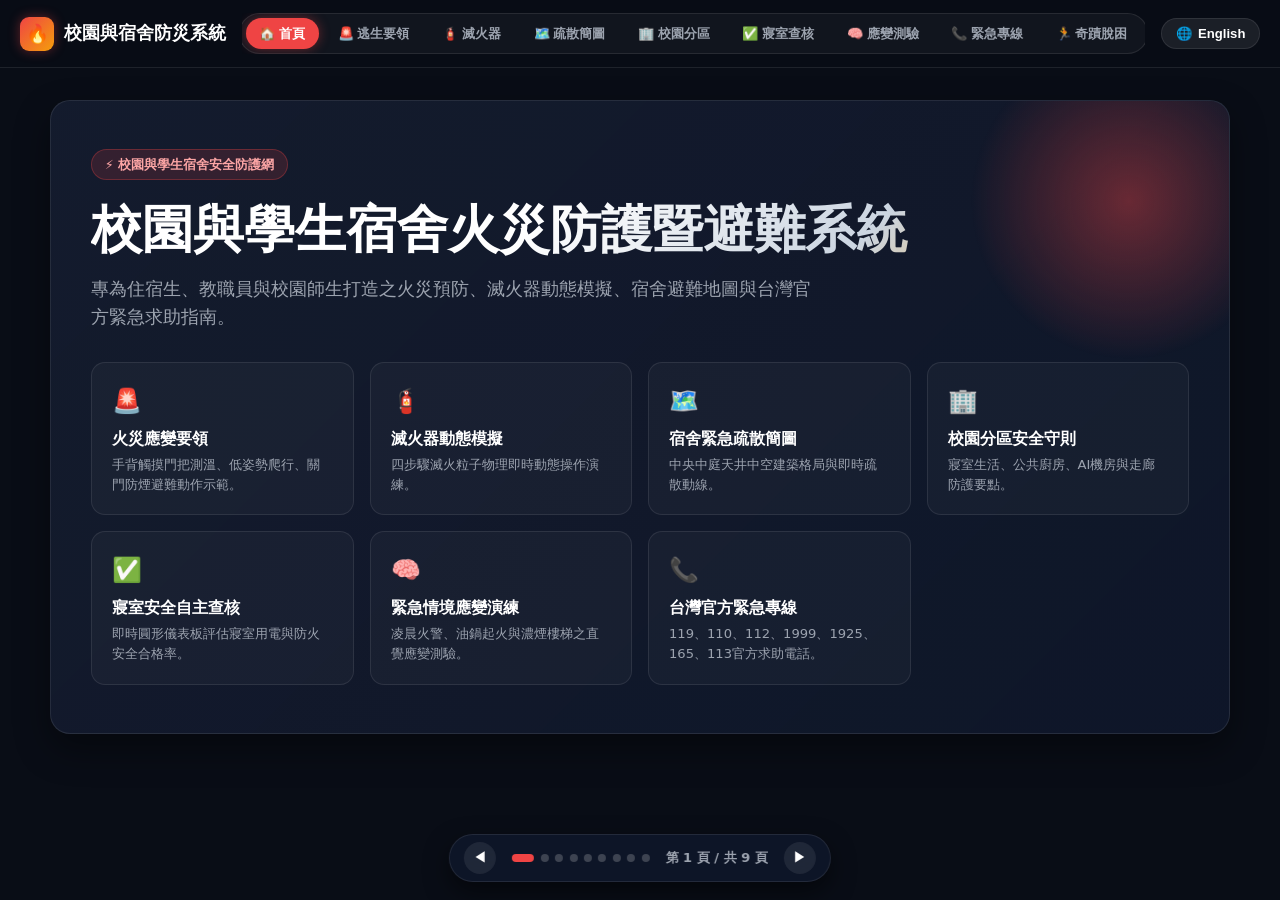
==== commit ccca5266: "Remove test alarm button and add Slide 9: Miracle Escape & Building Collapse animation" ====
--- a/src/fire_safety/index.html
+++ b/src/fire_safety/index.html
@@ -29,7 +29,7 @@
         <span>CAMPUS FIRE SAFE</span>
       </a>
 
-      <!-- Compact 8-section single-line tabs -->
+      <!-- Compact 9-section single-line tabs -->
       <div class="nav-tabs-wrapper">
         <ul class="nav-tabs">
           <li><button class="nav-tab-btn active"><span>🏠</span> Home</button></li>
@@ -40,15 +40,13 @@
           <li><button class="nav-tab-btn"><span>✅</span> Audit</button></li>
           <li><button class="nav-tab-btn"><span>🧠</span> Drills</button></li>
           <li><button class="nav-tab-btn"><span>📞</span> Hotlines</button></li>
+          <li><button class="nav-tab-btn"><span>🏃</span> Escape</button></li>
         </ul>
       </div>
 
       <div class="nav-actions">
         <button class="lang-toggle-btn" id="langToggleBtn" title="Switch Language / 切換語言">
           <span>🌐</span> <span id="langBtnLabel">繁體中文</span>
-        </button>
-        <button class="alarm-toggle-btn">
-          <span>🚨</span> <span id="alarmBtnLabel">警報演習 (Alarm)</span>
         </button>
       </div>
     </div>
@@ -142,7 +140,7 @@
                   <button class="survival-ctrl-btn" id="survivalPrevBtn" title="Previous Action / 上一個動作">⏮</button>
                   <button class="survival-ctrl-btn" id="survivalPlayPauseBtn" title="Play or Pause / 播放或暫停">⏸</button>
                   <button class="survival-ctrl-btn" id="survivalNextBtn" title="Next Action / 下一個動作">⏭</button>
-                  <button class="survival-speed-btn" id="survivalSpeedBtn" title="Playback Speed / 示範速度">⚡ 1x</button>
+                  <button class="survival-speed-btn" id="survivalSpeedBtn" title="Playback Speed (0.5x / 1x / 2x) / 示範速度切換">⚡ 1x</button>
                 </div>
               </div>
             </div>
@@ -456,7 +454,7 @@
               <h2 class="section-title">📞 台灣緊急與服務專線 (Taiwan Emergency & Public Service Hotlines)</h2>
               <p class="section-desc">Official emergency and public service hotlines in Taiwan. Click any card to dial immediately.</p>
             </div>
-            <span class="page-indicator-pill">SECTION 08 / 08</span>
+            <span class="page-indicator-pill">SECTION 08 / 09</span>
           </div>
 
           <div class="hotlines-grid anim-block anim-d2">
@@ -538,6 +536,71 @@
               <p style="font-size:0.85rem; color:var(--text-secondary); margin-top:0.2rem;">
                 火警直撥 <strong>119</strong>，若遇手機收訊不良請改撥 <strong>112</strong>。通話時請冷靜清楚說明：(1) 所在學校校名 (2) 宿舍樓棟名稱 (3) 樓層與寢室房號 (4) 現場所見火勢與煙霧狀況。
               </p>
+            </div>
+          </div>
+        </div>
+      </section>
+
+      <!-- --------------------------------------------------------------------
+           SECTION 9: MIRACLE ESCAPE & BUILDING COLLAPSE
+           -------------------------------------------------------------------- -->
+      <section class="slide-section" id="slide-9">
+        <div class="slide-content">
+          <div class="section-header anim-block anim-d1">
+            <div>
+              <h2 class="section-title">🏃 奇蹟脫困與終局生還 (Miracle Escape & Building Collapse)</h2>
+              <p class="section-desc">Witness the triumphant final escape as our protagonist rushes out of the burning dorm just before the structure collapses!</p>
+            </div>
+            <span class="page-indicator-pill">SECTION 09 / 09</span>
+          </div>
+
+          <!-- Escape Stage Panel -->
+          <div class="survival-panel">
+            <div class="survival-info-card anim-block anim-d2">
+              <div class="step-indicator-title">
+                <span class="step-badge" id="escapeStepBadge" style="background:#10b981; color:#000;">TRIUMPHANT ESCAPE</span>
+                <span class="step-instruction-text" id="escapeStepText">Dash out of the fire exit to open assembly ground before structural collapse!</span>
+              </div>
+              <div class="survival-header-controls">
+                <div class="survival-progress-container" title="Escape playback progress / 脫困進度">
+                  <div class="survival-progress-bar" id="escapeProgressBar"></div>
+                </div>
+                <div class="survival-ctrl-btns">
+                  <button class="survival-ctrl-btn" id="escapeReplayBtn" title="Replay From Start / 重新播放">⏮</button>
+                  <button class="survival-ctrl-btn" id="escapePlayPauseBtn" title="Play or Pause / 播放或暫停">⏸</button>
+                  <button class="survival-speed-btn" id="escapeSpeedBtn" title="Playback Speed (0.5x / 1x / 2x) / 速度切換">⚡ 1x</button>
+                </div>
+              </div>
+            </div>
+
+            <!-- Canvas Stage -->
+            <div class="survival-canvas-stage anim-block anim-d3">
+              <canvas id="escapeCanvas"></canvas>
+            </div>
+
+            <!-- Key Takeaways Grid -->
+            <div class="survival-grid-cards anim-block anim-d4">
+              <div class="survival-rule-item">
+                <span class="rule-icon">🚪</span>
+                <div>
+                  <h4>1. 迅速果決向外撤離 (Immediate Evacuation)</h4>
+                  <p>確認門把不燙、開門無煙後，應立即把握黃金時間低姿迅速往一樓戶外撤離，切勿搭乘電梯或折返搶救財物！</p>
+                </div>
+              </div>
+              <div class="survival-rule-item">
+                <span class="rule-icon">🛑</span>
+                <div>
+                  <h4>2. 遠離高溫坍塌危險 (Clear Collapse Perimeter)</h4>
+                  <p>脫困出建築物大門後，切勿停留在外牆或屋簷下方，應全力奔向安全距離（建築高度1.5倍以上）之戶外避難空地。</p>
+                </div>
+              </div>
+              <div class="survival-rule-item">
+                <span class="rule-icon">👍</span>
+                <div>
+                  <h4>3. 點名集結回報平安 (Assembly & Roll Call)</h4>
+                  <p>抵達安全疏散集結區後立即進行人員點名確認，並主動向宿舍管理員與消防指揮官回報室友脫困狀況。</p>
+                </div>
+              </div>
             </div>
           </div>
         </div>
@@ -560,8 +623,9 @@
       <button class="slide-dot" aria-label="Slide 6: Dorm Audit" title="06. Dorm Audit"></button>
       <button class="slide-dot" aria-label="Slide 7: Decision Drills" title="07. Decision Drills"></button>
       <button class="slide-dot" aria-label="Slide 8: Taiwan Hotlines" title="08. Taiwan Hotlines"></button>
+      <button class="slide-dot" aria-label="Slide 9: Miracle Escape" title="09. Miracle Escape & Collapse"></button>
     </div>
-    <span id="currentSlideIndicator" style="font-size:0.82rem; font-weight:700; color:var(--text-secondary);">Page 1 / 8</span>
+    <span id="currentSlideIndicator" style="font-size:0.82rem; font-weight:700; color:var(--text-secondary);">Page 1 / 9</span>
     <button class="slide-nav-arrow" id="slideNextBtn" aria-label="Next Slide (Right Arrow)" title="Next Section (Right Arrow)">▶</button>
   </div>
 
--- a/src/fire_safety/styles.css
+++ b/src/fire_safety/styles.css
@@ -350,14 +350,14 @@
 
 .slider-track {
   display: flex;
-  width: 800%; /* 8 sections */
+  width: 900%; /* 9 sections */
   height: 100%;
   transition: transform var(--transition-slide);
   will-change: transform;
 }
 
 .slide-section {
-  width: 12.5%; /* 100% / 8 */
+  width: calc(100% / 9); /* 100% / 9 sections */
   height: 100%;
   overflow-y: auto;
   padding: 2rem 1.5rem 6.5rem;
@@ -809,6 +809,21 @@
   flex-wrap: wrap;
 }
 
+@keyframes actionTextSwap {
+  0% {
+    opacity: 0.25;
+    transform: translateY(4px);
+  }
+  100% {
+    opacity: 1;
+    transform: translateY(0);
+  }
+}
+
+.action-text-swap {
+  animation: actionTextSwap 0.32s cubic-bezier(0.16, 1, 0.3, 1) forwards;
+}
+
 .step-badge {
   background: var(--accent-fire);
   color: white;
